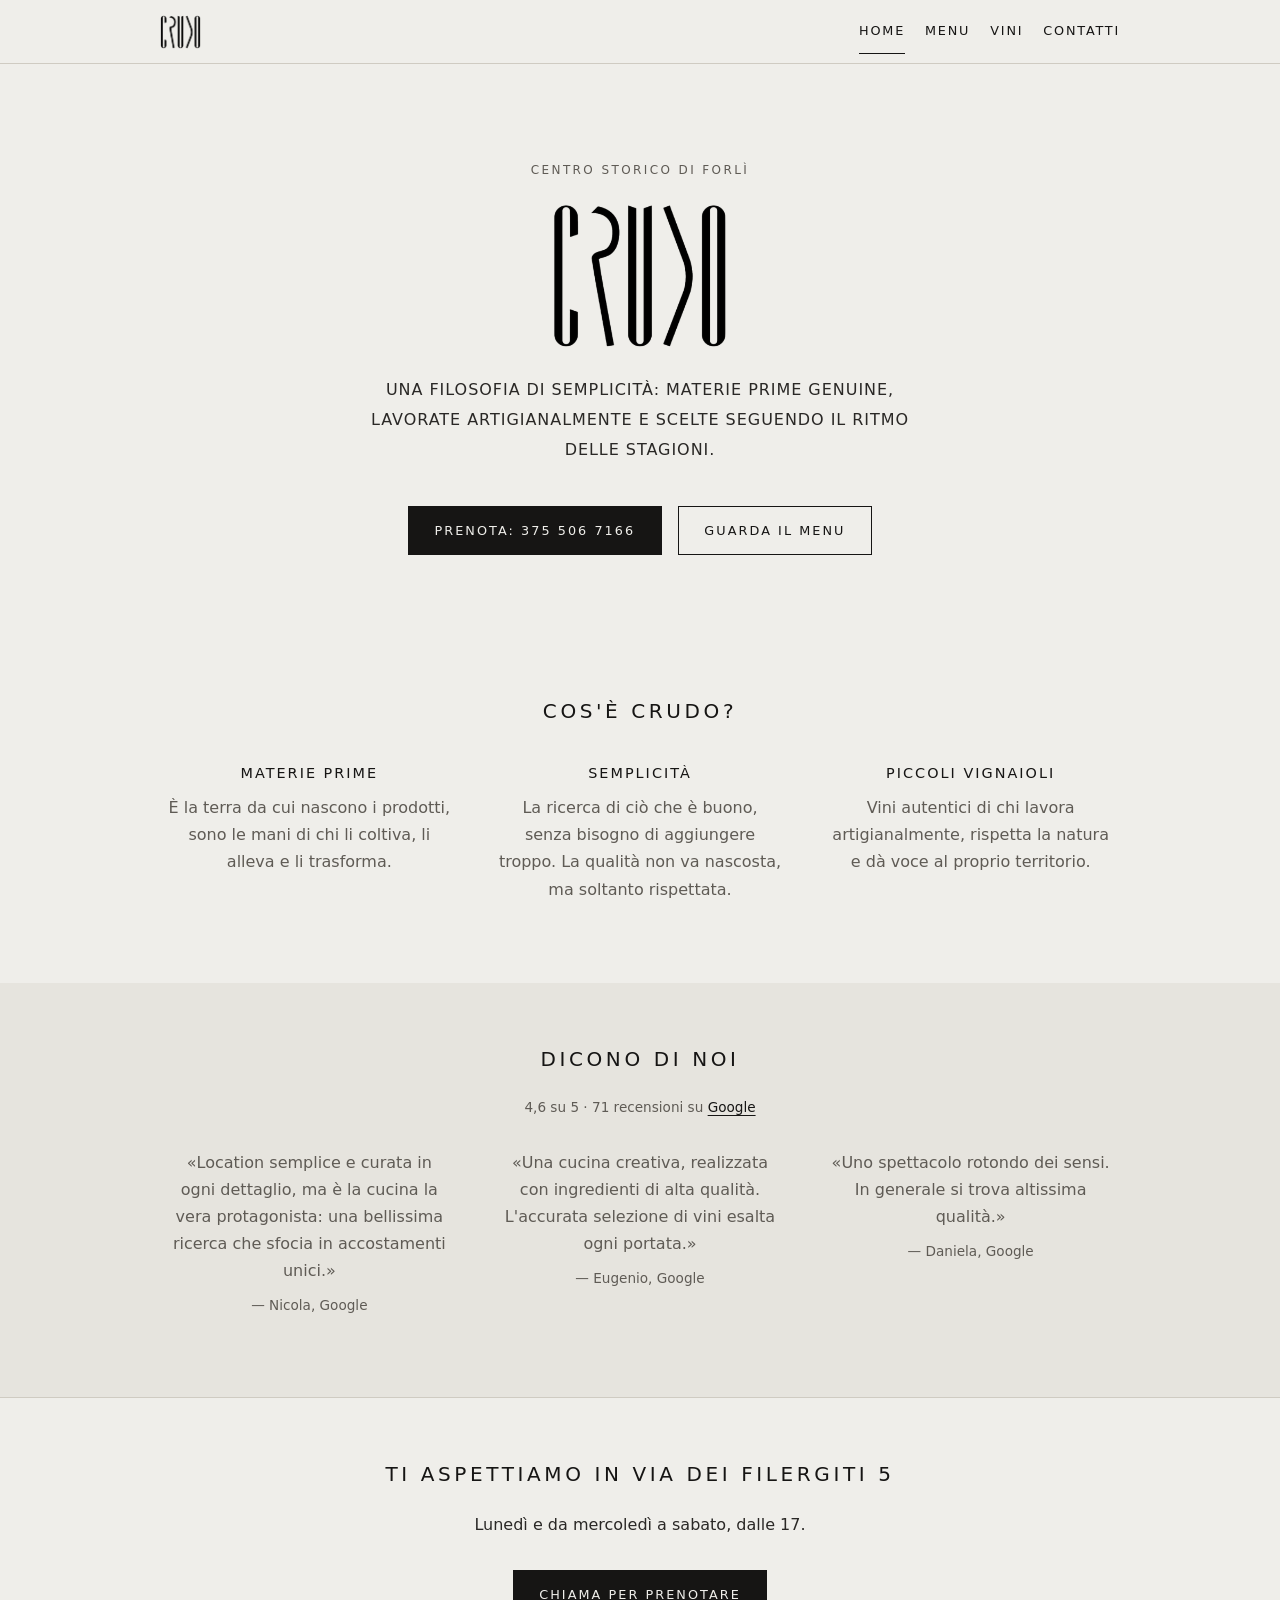
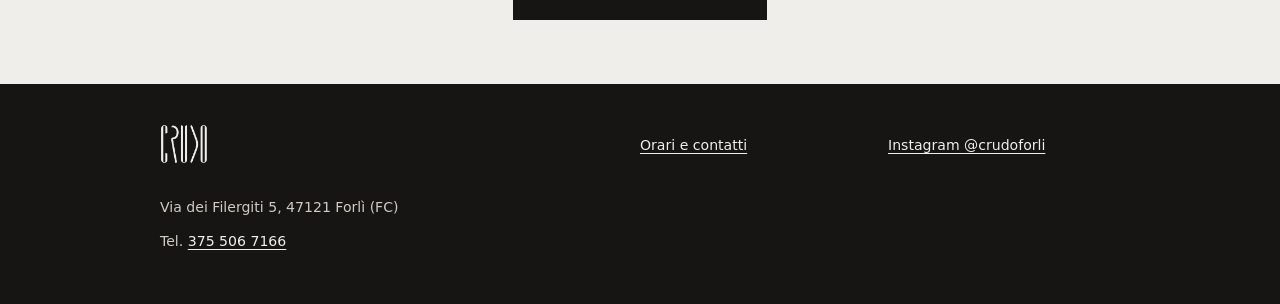
==== index.html @ 086cc428 "Recensioni Google e link Instagram @crudoforli" ====
<!doctype html>
<html lang="it">
<head>
  <meta charset="utf-8">
  <meta name="viewport" content="width=device-width, initial-scale=1">
  <title>Crudo · Ristorante nel centro storico di Forlì</title>
  <meta name="description" content="Crudo, via dei Filergiti 5 nel centro storico di Forlì: materie prime genuine, cucina di stagione e vini di piccoli vignaioli. Prenota al 375 506 7166.">
  <meta property="og:type" content="website">
  <meta property="og:title" content="Crudo · Forlì">
  <meta property="og:description" content="Una filosofia di semplicità: materie prime genuine, stagioni, piccoli vignaioli. Centro storico di Forlì.">
  <meta property="og:image" content="img/logo-crudo.png">
  <meta property="og:locale" content="it_IT">
  <link rel="stylesheet" href="css/style.css">
  <script type="application/ld+json">
  {
    "@context": "https://schema.org",
    "@type": "Restaurant",
    "name": "Crudo",
    "telephone": "+39 375 506 7166",
    "acceptsReservations": "True",
    "priceRange": "€€",
    "sameAs": ["https://www.instagram.com/crudoforli/"],
    "address": {
      "@type": "PostalAddress",
      "streetAddress": "Via dei Filergiti 5",
      "postalCode": "47121",
      "addressLocality": "Forlì",
      "addressRegion": "FC",
      "addressCountry": "IT"
    },
    "geo": { "@type": "GeoCoordinates", "latitude": 44.2232008, "longitude": 12.0424388 },
    "openingHoursSpecification": [
      { "@type": "OpeningHoursSpecification", "dayOfWeek": "Monday", "opens": "17:00", "closes": "24:00" },
      { "@type": "OpeningHoursSpecification", "dayOfWeek": ["Wednesday", "Thursday", "Friday", "Saturday"], "opens": "17:00", "closes": "23:30" }
    ]
  }
  </script>
</head>
<body>
  <a class="skip" href="#contenuto">Vai al contenuto</a>
  <header class="header">
    <div class="wrap">
      <a class="logo" href="index.html"><img src="img/logo-crudo.png" alt="Crudo, torna alla home" width="338" height="283"></a>
      <nav class="nav" aria-label="Principale">
        <a href="index.html" aria-current="page">Home</a>
        <a href="menu.html">Menu</a>
        <a href="vini.html">Vini</a>
        <a href="contatti.html">Contatti</a>
      </nav>
    </div>
  </header>

  <main id="contenuto">
    <section class="hero">
      <div class="wrap">
        <p class="kicker">Centro storico di Forlì</p>
        <h1><img class="logo-hero" src="img/logo-crudo.png" alt="Crudo" width="338" height="283"></h1>
        <p class="lead">Una filosofia di semplicità: materie prime genuine, lavorate artigianalmente e scelte seguendo il ritmo delle stagioni.</p>
        <div class="azioni">
          <a class="btn" href="tel:+393755067166">Prenota: 375 506 7166</a>
          <a class="btn btn--light" href="menu.html">Guarda il menu</a>
        </div>
      </div>
    </section>

    <section>
      <div class="wrap">
        <h2>Cos'è Crudo?</h2>
        <div class="grid grid--3">
          <article class="card">
            <h3>Materie prime</h3>
            <p>È la terra da cui nascono i prodotti, sono le mani di chi li coltiva, li alleva e li trasforma.</p>
          </article>
          <article class="card">
            <h3>Semplicità</h3>
            <p>La ricerca di ciò che è buono, senza bisogno di aggiungere troppo. La qualità non va nascosta, ma soltanto rispettata.</p>
          </article>
          <article class="card">
            <h3>Piccoli vignaioli</h3>
            <p>Vini autentici di chi lavora artigianalmente, rispetta la natura e dà voce al proprio territorio.</p>
          </article>
        </div>
      </div>
    </section>

    <section class="alt">
      <div class="wrap">
        <h2>Dicono di noi</h2>
        <p class="nota">4,6 su 5 · 71 recensioni su <a href="https://www.google.com/maps/place/Crudo+Forl%C3%AC/@44.2232008,12.0424388,17z">Google</a></p>
        <div class="grid grid--3">
          <blockquote class="card"><p>«Location semplice e curata in ogni dettaglio, ma è la cucina la vera protagonista: una bellissima ricerca che sfocia in accostamenti unici.»</p><footer>— Nicola, Google</footer></blockquote>
          <blockquote class="card"><p>«Una cucina creativa, realizzata con ingredienti di alta qualità. L'accurata selezione di vini esalta ogni portata.»</p><footer>— Eugenio, Google</footer></blockquote>
          <blockquote class="card"><p>«Uno spettacolo rotondo dei sensi. In generale si trova altissima qualità.»</p><footer>— Daniela, Google</footer></blockquote>
        </div>
      </div>
    </section>

    <section class="cta">
      <div class="wrap">
        <h2>Ti aspettiamo in via dei Filergiti 5</h2>
        <p>Lunedì e da mercoledì a sabato, dalle 17.</p>
        <a class="btn" href="tel:+393755067166">Chiama per prenotare</a>
      </div>
    </section>
  </main>

  <footer class="footer">
    <div class="wrap">
      <div><img class="logo-footer" src="img/logo-crudo-chiaro.png" alt="Crudo" width="338" height="283"><br>Via dei Filergiti 5, 47121 Forlì (FC)<br>Tel. <a href="tel:+393755067166">375 506 7166</a></div>
      <div><a href="contatti.html">Orari e contatti</a></div>
      <div><a href="https://www.instagram.com/crudoforli/" rel="noopener">Instagram @crudoforli</a></div>
    </div>
  </footer>
</body>
</html>
---- css/style.css ----
/* Stile ripreso dai materiali Canva di Crudo: sfondo grigio caldo, testo nero,
   titoli in maiuscolo spaziato, molto spazio bianco, nessun colore d'accento. */
:root {
  --fondo: #efeeea;
  --fondo-alt: #e6e4de;
  --nero: #161514;
  --testo: #2a2826;
  --grigio: #5f5b55;
  --linea: #cfcbc2;
  --sans: "Poppins", "Segoe UI", system-ui, -apple-system, Roboto, "Helvetica Neue", Arial, sans-serif;
  --max: 60rem;
}

* { box-sizing: border-box; }
html { scroll-behavior: smooth; }
body {
  margin: 0;
  font-family: var(--sans);
  font-size: 1rem;
  line-height: 1.7;
  color: var(--testo);
  background: var(--fondo);
}
img { max-width: 100%; height: auto; display: block; }
a { color: var(--nero); text-underline-offset: 3px; }
a:focus-visible, button:focus-visible { outline: 2px solid var(--nero); outline-offset: 3px; }

h1, h2, h3 { font-family: var(--sans); color: var(--nero); line-height: 1.25; }
h1, h2 { font-weight: 500; text-transform: uppercase; letter-spacing: .18em; }
h1 { font-size: clamp(1.5rem, 4.5vw, 2rem); margin: 0 0 1.5rem; }
h2 { font-size: clamp(1.05rem, 3vw, 1.25rem); margin: 0 0 1.5rem; }
h3 { font-size: 1rem; font-weight: 600; margin: 0 0 .3rem; }

.wrap { width: min(100% - 2.5rem, var(--max)); margin-inline: auto; }
.skip { position: absolute; left: -999px; }
.skip:focus { left: 1rem; top: 1rem; background: var(--fondo); padding: .5rem 1rem; z-index: 10; }

/* Segnaposto: dati ancora da inserire (vedi contenuti.md) */
.ph { background: #fff3c4; color: #5a4300; border: 1px dashed #b38f00; padding: 0 .3em; border-radius: 3px; font-style: normal; }

/* Header */
.header { background: var(--fondo); border-bottom: 1px solid var(--linea); position: sticky; top: 0; z-index: 5; }
.header .wrap { display: flex; align-items: center; justify-content: space-between; gap: 1rem; padding-block: .6rem; flex-wrap: wrap; }
.logo {
  font-size: 1.5rem; font-weight: 300; letter-spacing: .32em; text-transform: uppercase;
  color: var(--nero); text-decoration: none; min-height: 44px; display: inline-flex; align-items: center;
}
.logo img { height: 34px; width: auto; }
.logo-hero { height: clamp(90px, 22vw, 150px); width: auto; margin-inline: auto; }
.logo-footer { height: 40px; width: auto; margin-bottom: .5rem; }
.nav { display: flex; gap: 1.25rem; flex-wrap: wrap; }
.nav a {
  color: var(--nero); text-decoration: none; font-size: .8rem; text-transform: uppercase; letter-spacing: .14em;
  min-height: 44px; display: inline-flex; align-items: center; border-bottom: 1px solid transparent;
}
.nav a[aria-current="page"], .nav a:hover { border-bottom-color: var(--nero); }

/* Bottoni */
.btn {
  display: inline-flex; align-items: center; justify-content: center; min-height: 44px;
  background: var(--nero); color: var(--fondo); text-decoration: none;
  font-size: .8rem; font-weight: 500; text-transform: uppercase; letter-spacing: .16em;
  padding: .8rem 1.6rem; border: 1px solid var(--nero);
}
.btn:hover { background: transparent; color: var(--nero); }
.btn--light { background: transparent; color: var(--nero); }
.btn--light:hover { background: var(--nero); color: var(--fondo); }

/* Hero */
.hero { text-align: center; padding-block: 6rem 5rem; }
.hero h1 { font-size: clamp(3rem, 13vw, 6rem); font-weight: 300; letter-spacing: .3em; margin-bottom: 1.5rem; }
.hero .kicker { text-transform: uppercase; letter-spacing: .2em; font-size: .75rem; color: var(--grigio); margin: 0 0 1.25rem; }
.hero p.lead { font-size: 1rem; max-width: 34rem; margin-inline: auto; text-transform: uppercase; letter-spacing: .06em; line-height: 1.9; }
.hero .azioni { display: flex; gap: 1rem; flex-wrap: wrap; justify-content: center; margin-top: 2.5rem; }

/* Sezioni */
section { padding-block: 4rem; }
.alt { background: var(--fondo-alt); }
.grid { display: grid; gap: 2rem; }
@media (min-width: 48rem) { .grid--3 { grid-template-columns: repeat(3, 1fr); } .grid--2 { grid-template-columns: 1fr 1fr; } }
.card { text-align: center; padding: 1rem .5rem; }
.card h3 { text-transform: uppercase; letter-spacing: .14em; font-weight: 500; font-size: .9rem; margin-bottom: .75rem; }
.card p { margin: 0; color: var(--grigio); }

blockquote { margin: 0; font-size: 1rem; }
blockquote footer { font-size: .85rem; color: var(--grigio); margin-top: .6rem; }

/* Menu e vini: impaginazione centrata come la carta stampata */
main > section > .wrap > h2,
main > section > .wrap > h1,
main > section > .wrap > p,
.menu-sezione h2 { text-align: center; }
main > section > .wrap > .btn { display: flex; width: fit-content; margin: 2rem auto 0; }
.menu-sezione { margin: 3rem auto; max-width: 40rem; }
.voce { display: flex; justify-content: space-between; align-items: baseline; gap: 1rem; padding-block: .85rem; border-bottom: 1px solid var(--linea); }
.voce h3 { text-transform: uppercase; letter-spacing: .08em; font-size: .92rem; margin: 0; }
.voce p { margin: .15rem 0 0; color: var(--grigio); font-size: .85rem; }
.prezzo { white-space: nowrap; font-weight: 500; }
.nota { font-size: .85rem; color: var(--grigio); }

/* Contatti */
.orari { width: 100%; border-collapse: collapse; margin-bottom: 1rem; }
.orari th, .orari td { text-align: left; padding: .55rem .25rem; border-bottom: 1px solid var(--linea); font-weight: 400; }
.orari thead th { font-size: .75rem; text-transform: uppercase; letter-spacing: .14em; color: var(--grigio); }
.mappa { width: 100%; aspect-ratio: 4 / 3; border: 0; filter: grayscale(1); }

/* CTA finale e footer */
.cta { text-align: center; border-top: 1px solid var(--linea); }
.footer { background: var(--nero); color: #cfcbc2; padding-block: 2.5rem; font-size: .88rem; }
.footer a { color: var(--fondo); }
.footer a.ph { color: #5a4300; }
.footer strong { letter-spacing: .3em; text-transform: uppercase; font-weight: 400; color: var(--fondo); }
.footer .wrap { display: grid; gap: 1rem; }
.footer .wrap a { min-height: 44px; display: inline-flex; align-items: center; }
@media (min-width: 48rem) { .footer .wrap { grid-template-columns: 2fr 1fr 1fr; } }
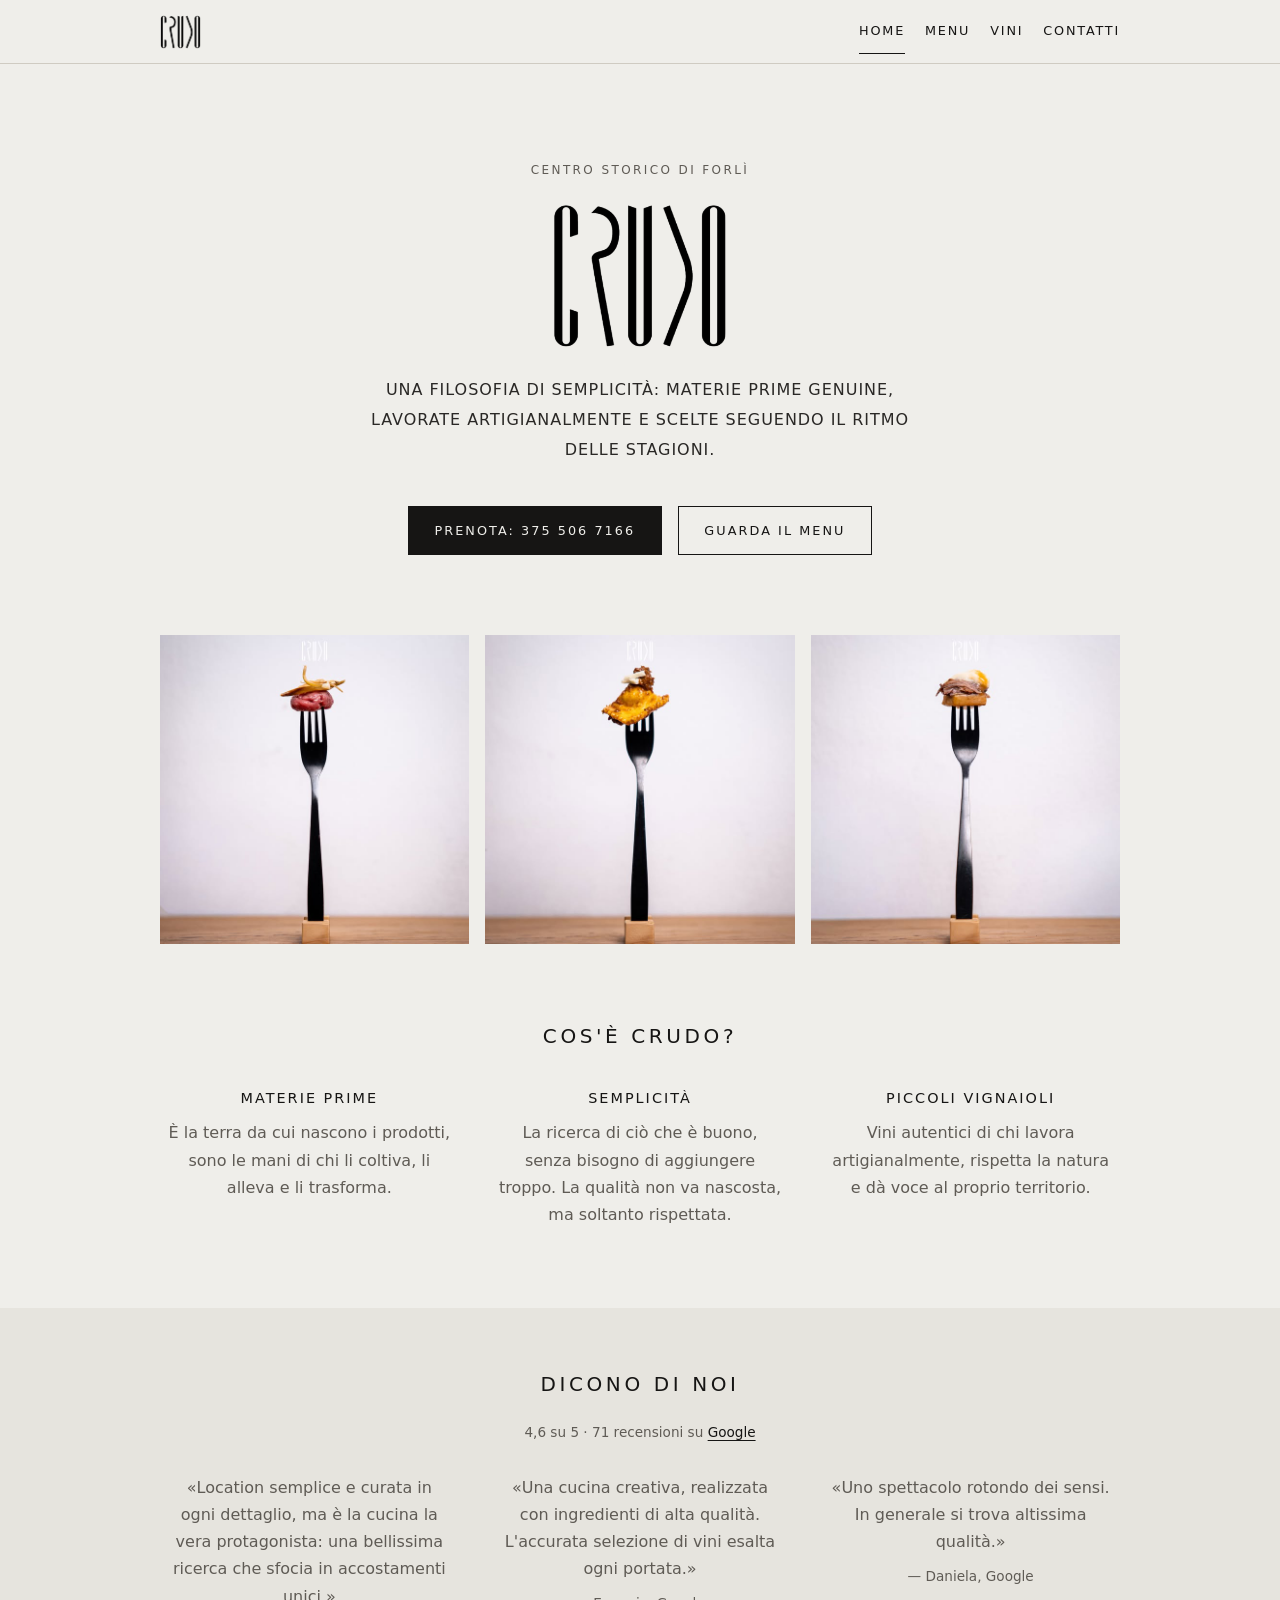
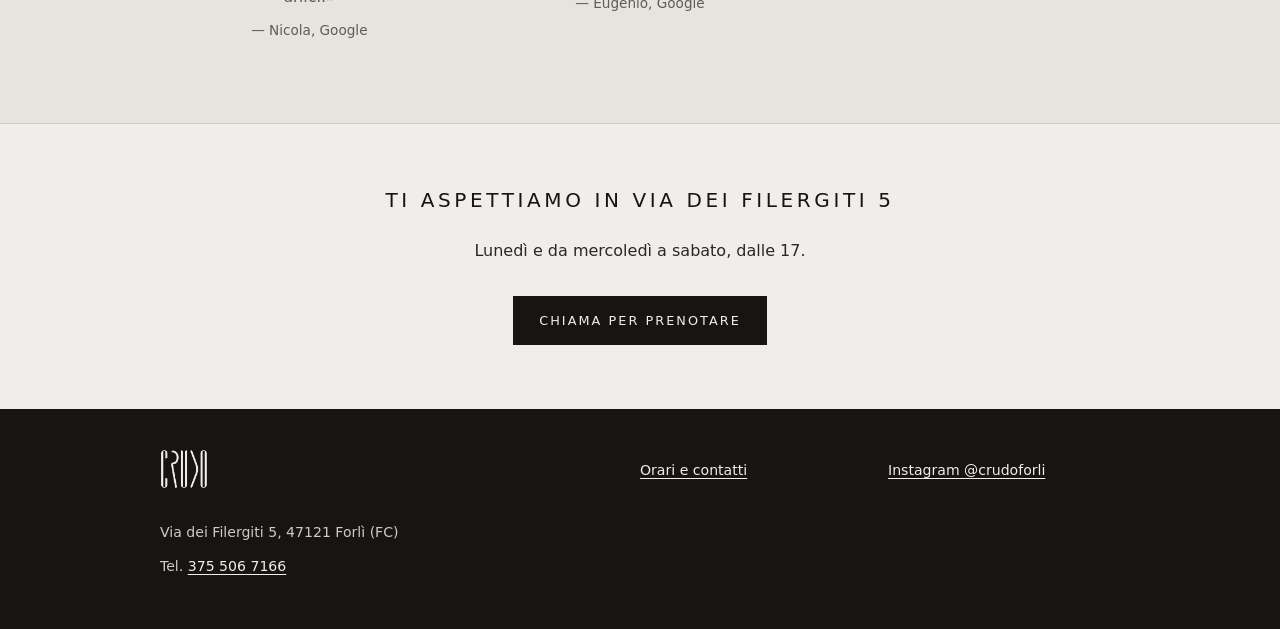
==== commit 81ace25c: "Foto dei piatti da Instagram @crudoforli (home, menu, anteprima social)" ====
--- a/index.html
+++ b/index.html
@@ -8,7 +8,7 @@
   <meta property="og:type" content="website">
   <meta property="og:title" content="Crudo · Forlì">
   <meta property="og:description" content="Una filosofia di semplicità: materie prime genuine, stagioni, piccoli vignaioli. Centro storico di Forlì.">
-  <meta property="og:image" content="img/logo-crudo.png">
+  <meta property="og:image" content="img/piatto-tartare.jpg">
   <meta property="og:locale" content="it_IT">
   <link rel="stylesheet" href="css/style.css">
   <script type="application/ld+json">
@@ -63,6 +63,14 @@
       </div>
     </section>
 
+    <section class="galleria" aria-label="Foto dalla cucina di Crudo">
+      <div class="wrap grid grid--3">
+        <img src="img/forchetta-1.jpg" alt="Un boccone di carne cruda su una forchetta nera" width="640" height="640" loading="lazy">
+        <img src="img/forchetta-2.jpg" alt="Un raviolo dorato con ragù su una forchetta nera" width="640" height="640" loading="lazy">
+        <img src="img/forchetta-3.jpg" alt="Un boccone di carne sfilacciata con salsa su una forchetta nera" width="640" height="640" loading="lazy">
+      </div>
+    </section>
+
     <section>
       <div class="wrap">
         <h2>Cos'è Crudo?</h2>
--- a/css/style.css
+++ b/css/style.css
@@ -73,6 +73,12 @@
 .hero p.lead { font-size: 1rem; max-width: 34rem; margin-inline: auto; text-transform: uppercase; letter-spacing: .06em; line-height: 1.9; }
 .hero .azioni { display: flex; gap: 1rem; flex-wrap: wrap; justify-content: center; margin-top: 2.5rem; }
 
+/* Foto */
+.galleria { padding-block: 0 1rem; }
+.galleria .grid { gap: 1rem; }
+.galleria img, .foto-menu img { width: 100%; aspect-ratio: 1; object-fit: cover; }
+.foto-menu { gap: 1rem; max-width: 40rem; margin: 2rem auto 0; }
+
 /* Sezioni */
 section { padding-block: 4rem; }
 .alt { background: var(--fondo-alt); }
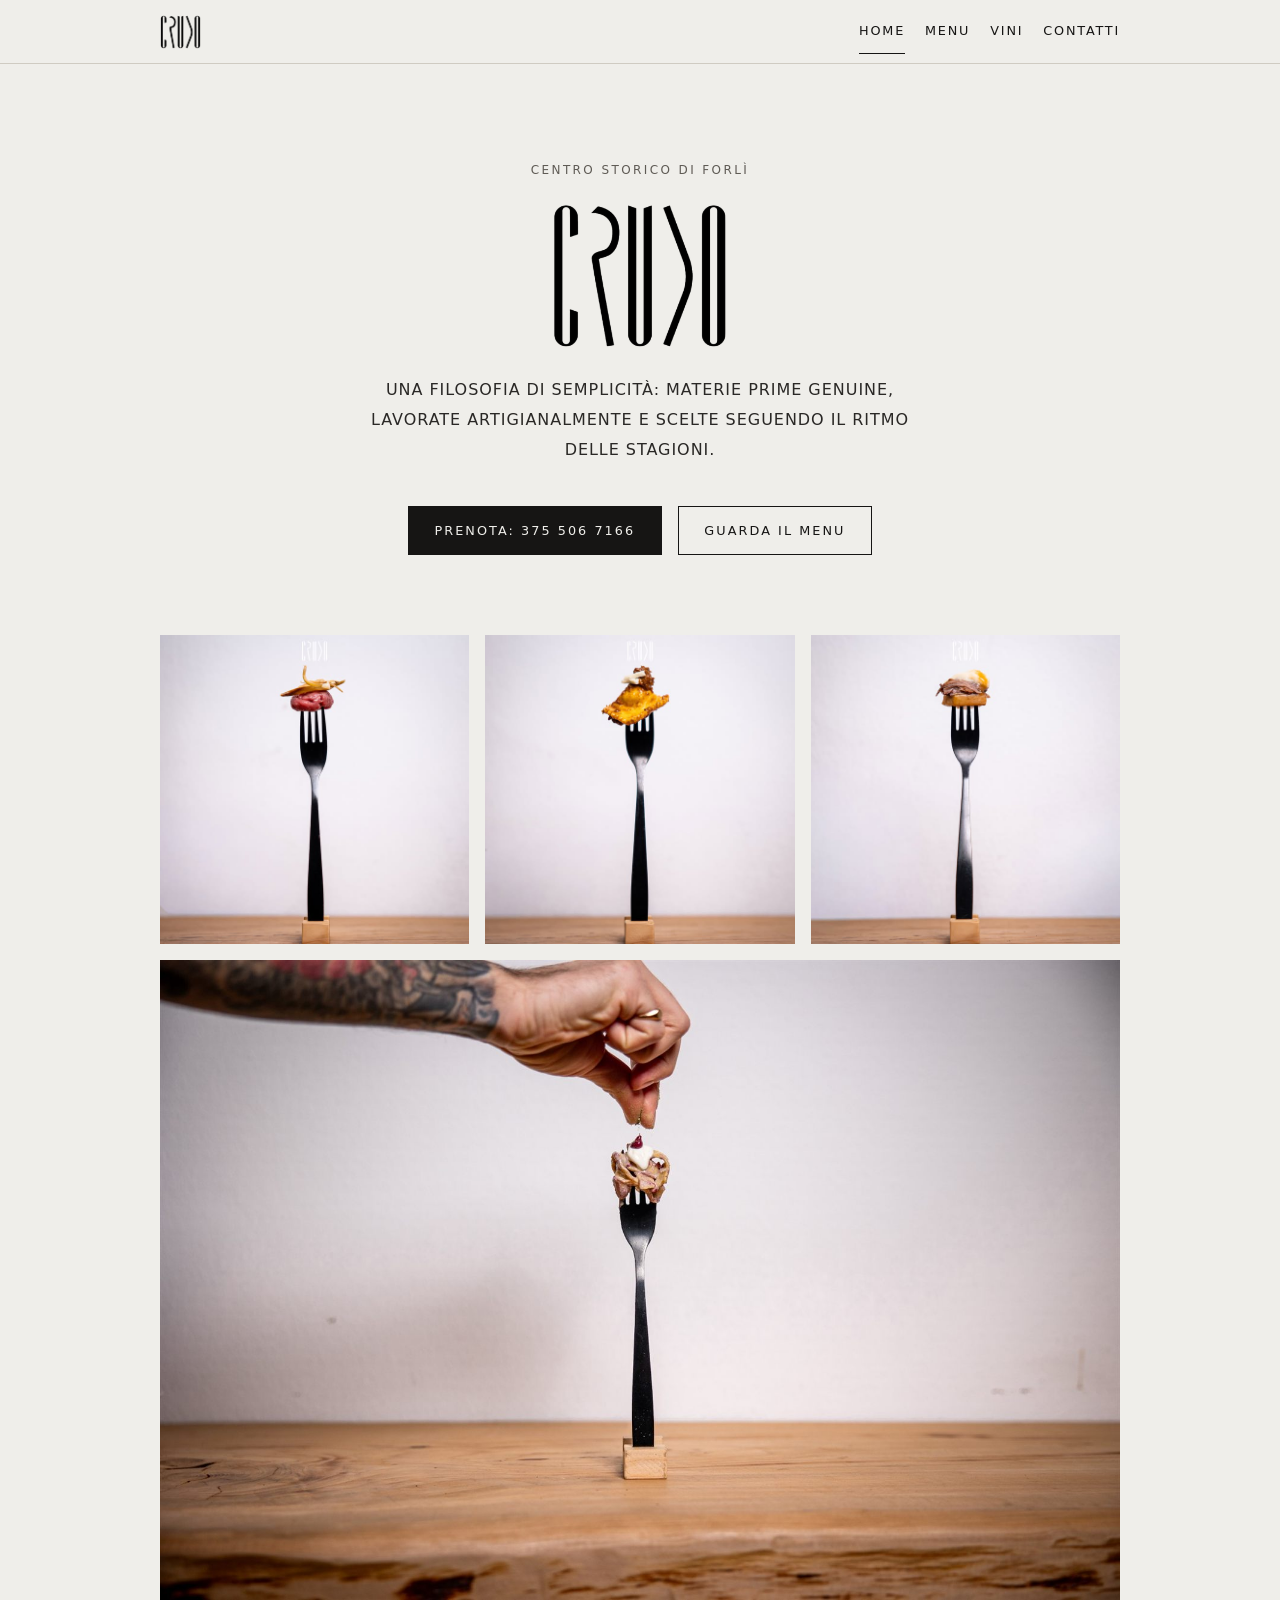
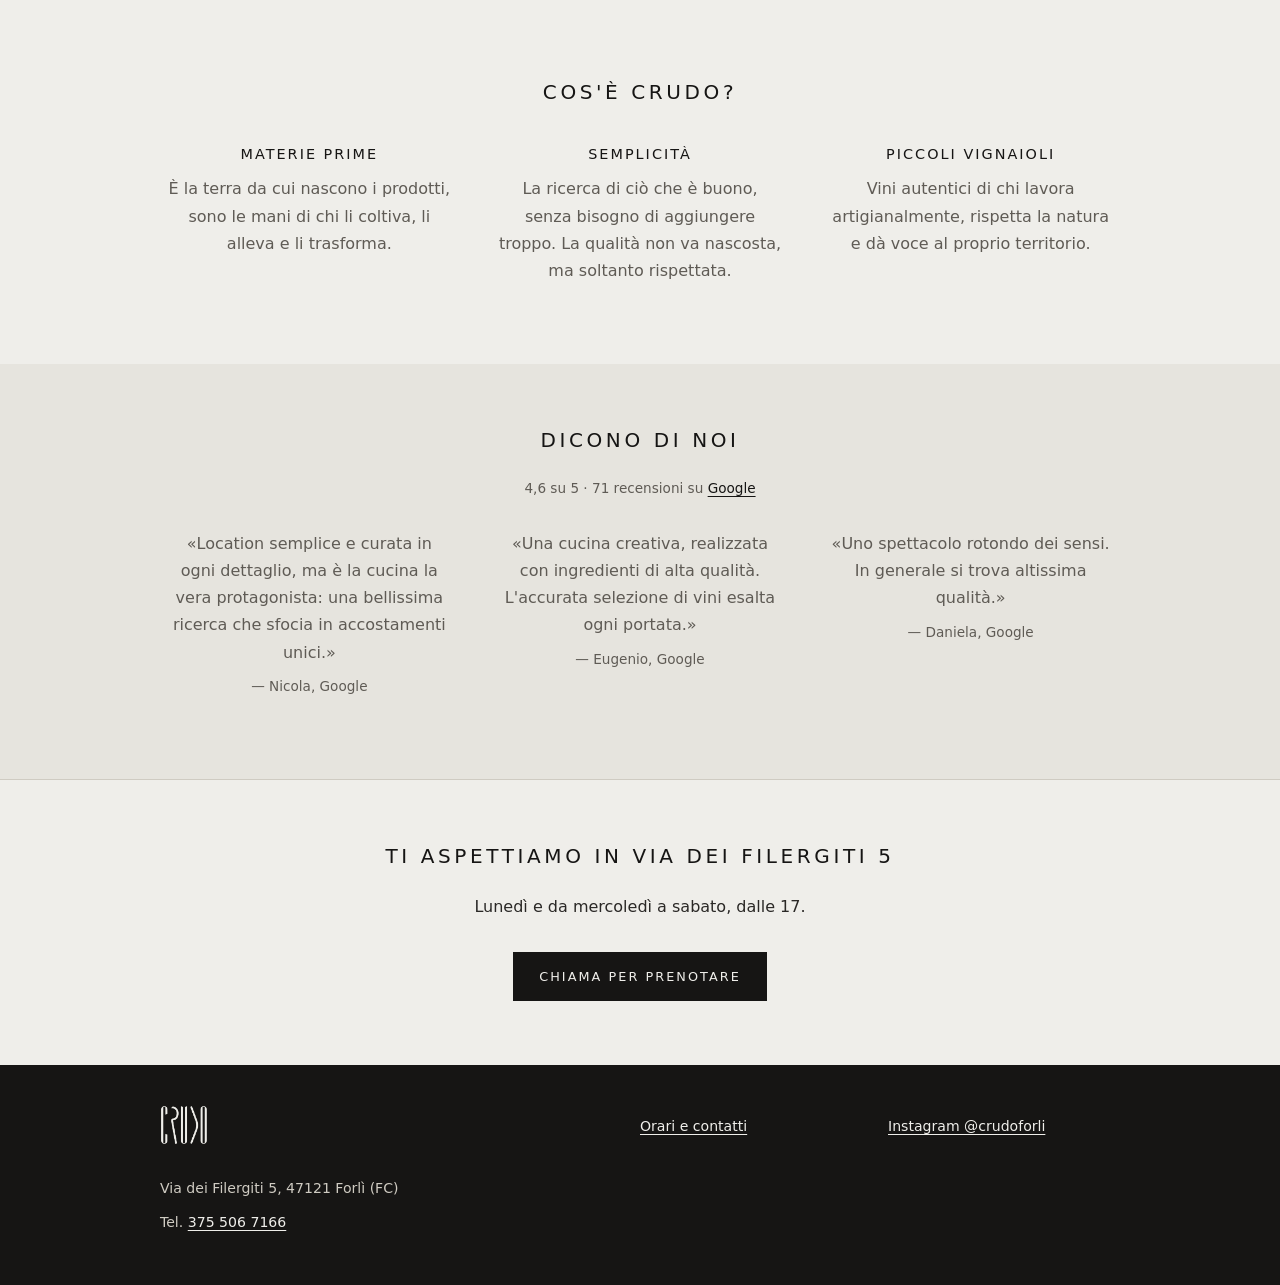
==== commit c3a804b6: "Nuove foto: mano con forchetta (home, anteprima social) e piatto al pomodoro (menu) Co-Authored-By: " ====
--- a/index.html
+++ b/index.html
@@ -8,17 +8,21 @@
   <meta property="og:type" content="website">
   <meta property="og:title" content="Crudo · Forlì">
   <meta property="og:description" content="Una filosofia di semplicità: materie prime genuine, stagioni, piccoli vignaioli. Centro storico di Forlì.">
-  <meta property="og:image" content="img/piatto-tartare.jpg">
+  <meta property="og:image" content="https://businnestm-hue.github.io/crudo-sito/img/mano-forchetta.jpg">
+  <meta property="og:url" content="https://businnestm-hue.github.io/crudo-sito/">
+  <link rel="canonical" href="https://businnestm-hue.github.io/crudo-sito/">
   <meta property="og:locale" content="it_IT">
+  <meta name="twitter:card" content="summary_large_image">
   <link rel="stylesheet" href="css/style.css">
   <script type="application/ld+json">
   {
     "@context": "https://schema.org",
     "@type": "Restaurant",
     "name": "Crudo",
+    "url": "https://businnestm-hue.github.io/crudo-sito/",
+    "image": "https://businnestm-hue.github.io/crudo-sito/img/mano-forchetta.jpg",
     "telephone": "+39 375 506 7166",
     "acceptsReservations": "True",
-    "priceRange": "€€",
     "sameAs": ["https://www.instagram.com/crudoforli/"],
     "address": {
       "@type": "PostalAddress",
@@ -30,7 +34,7 @@
     },
     "geo": { "@type": "GeoCoordinates", "latitude": 44.2232008, "longitude": 12.0424388 },
     "openingHoursSpecification": [
-      { "@type": "OpeningHoursSpecification", "dayOfWeek": "Monday", "opens": "17:00", "closes": "24:00" },
+      { "@type": "OpeningHoursSpecification", "dayOfWeek": "Monday", "opens": "17:00", "closes": "00:00" },
       { "@type": "OpeningHoursSpecification", "dayOfWeek": ["Wednesday", "Thursday", "Friday", "Saturday"], "opens": "17:00", "closes": "23:30" }
     ]
   }
@@ -68,6 +72,9 @@
         <img src="img/forchetta-1.jpg" alt="Un boccone di carne cruda su una forchetta nera" width="640" height="640" loading="lazy">
         <img src="img/forchetta-2.jpg" alt="Un raviolo dorato con ragù su una forchetta nera" width="640" height="640" loading="lazy">
         <img src="img/forchetta-3.jpg" alt="Un boccone di carne sfilacciata con salsa su una forchetta nera" width="640" height="640" loading="lazy">
+      </div>
+      <div class="wrap foto-larga">
+        <img src="img/mano-forchetta.jpg" alt="Una mano che condisce un boccone di pasta su una forchetta nera" width="1600" height="1066" loading="lazy">
       </div>
     </section>
 
--- a/css/style.css
+++ b/css/style.css
@@ -77,7 +77,11 @@
 .galleria { padding-block: 0 1rem; }
 .galleria .grid { gap: 1rem; }
 .galleria img, .foto-menu img { width: 100%; aspect-ratio: 1; object-fit: cover; }
-.foto-menu { gap: 1rem; max-width: 40rem; margin: 2rem auto 0; }
+.foto-larga { margin-top: 1rem; }
+.foto-larga img { width: 100%; aspect-ratio: 3 / 2; object-fit: cover; }
+.foto-menu-box { margin: 2rem auto 0; max-width: 54rem; text-align: center; }
+.foto-menu { gap: 1rem; }
+.foto-menu-box figcaption { margin-top: .5rem; }
 
 /* Sezioni */
 section { padding-block: 4rem; }
